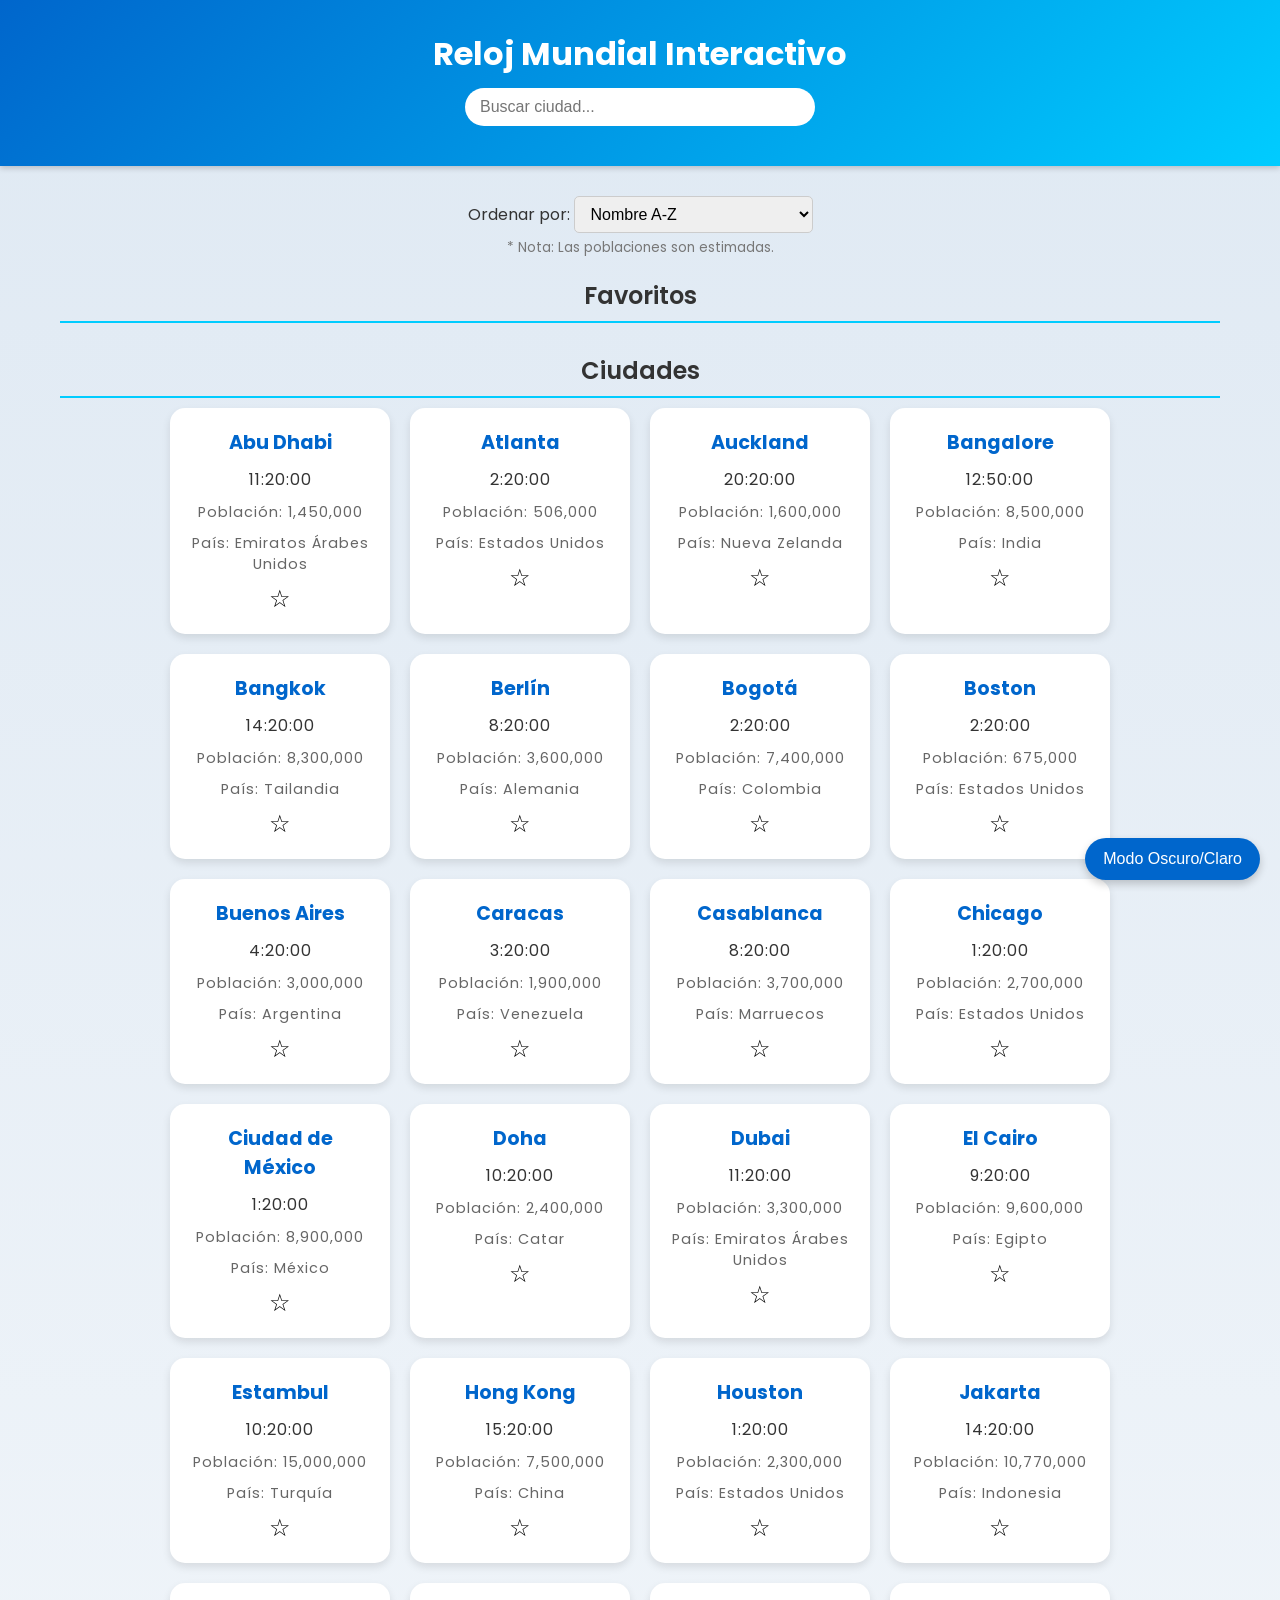
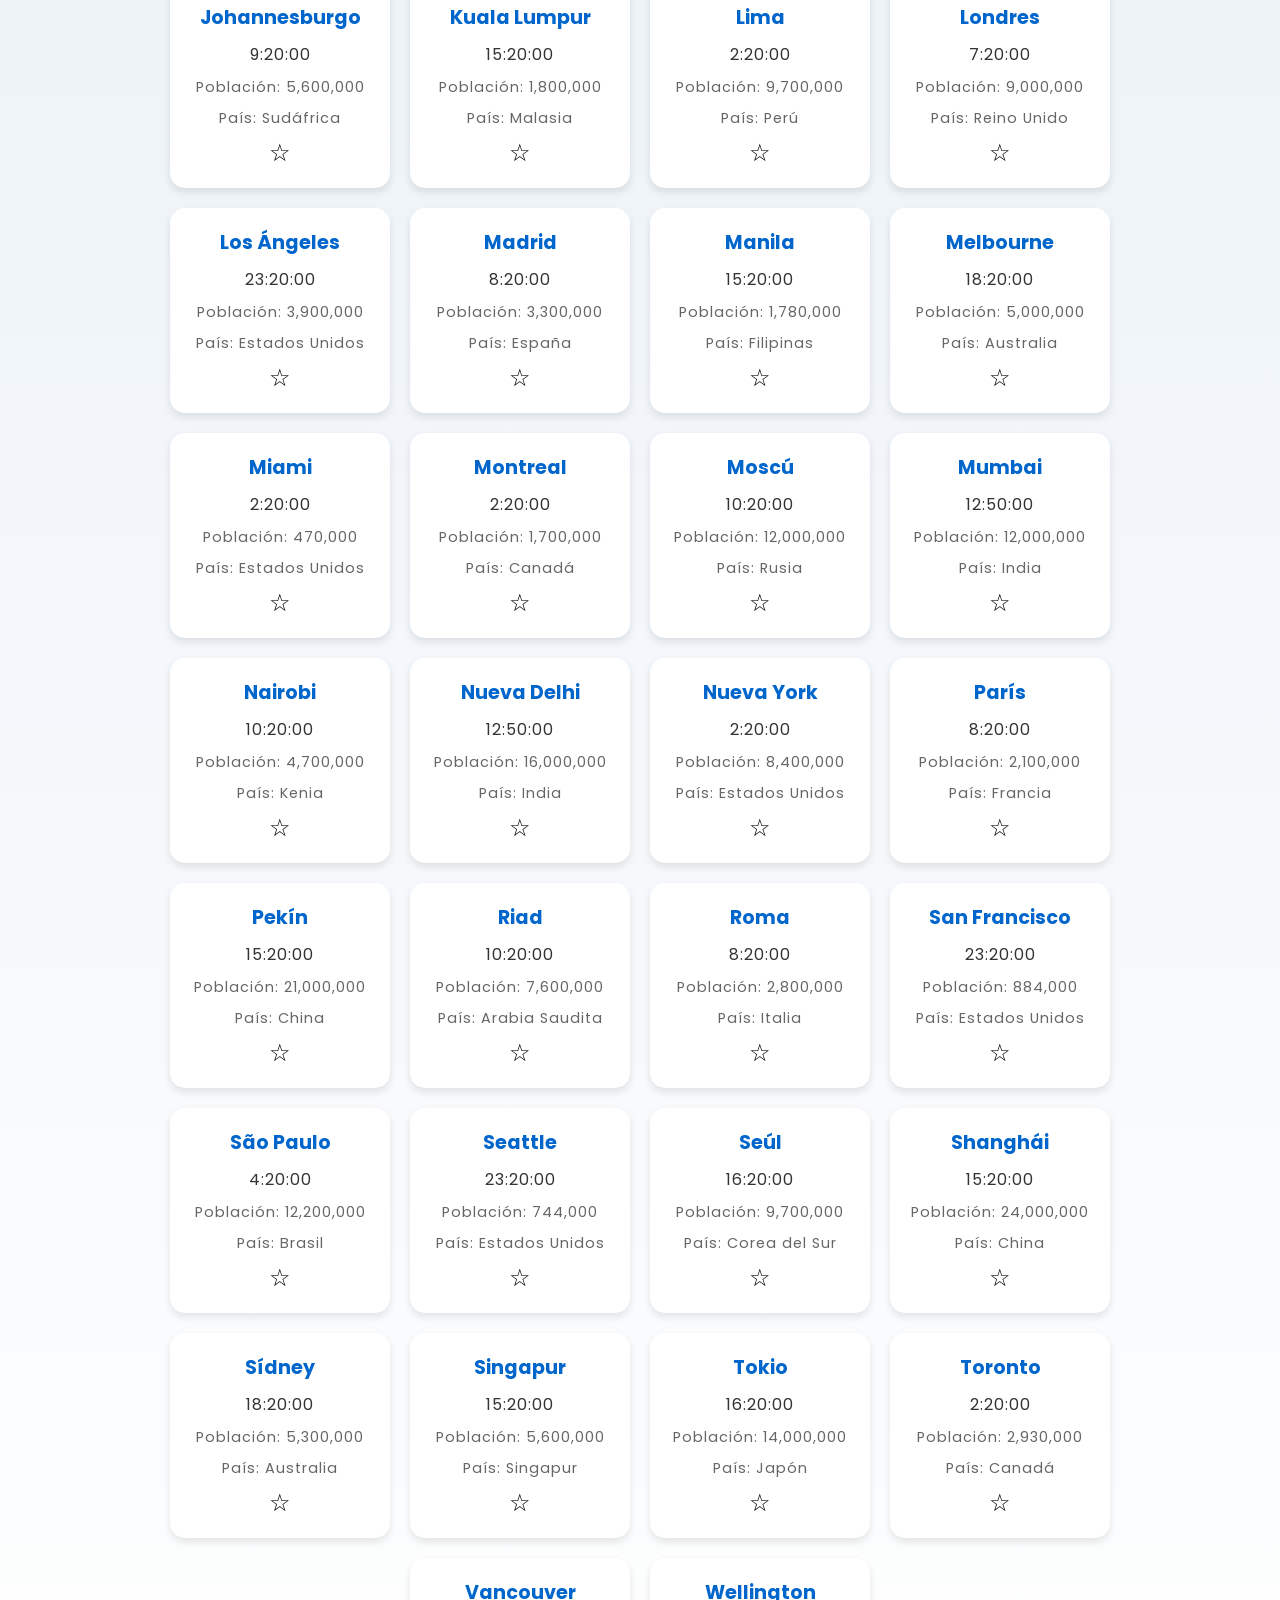
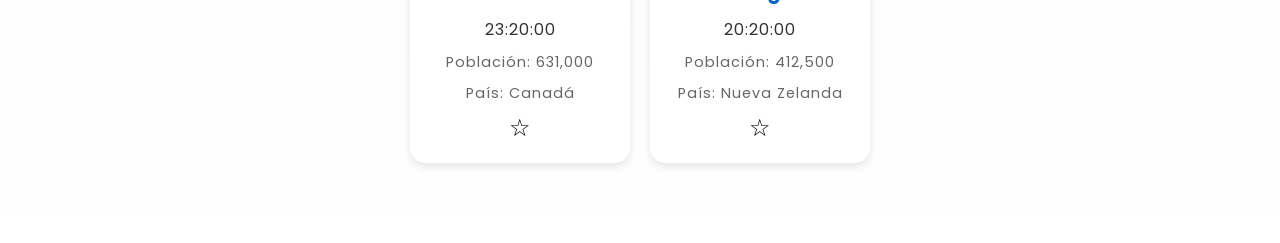
==== Index.html @ 6d16840e "Cambie el nombre de los archivos" ====
<!DOCTYPE html>
<html lang="es">
<head>
  <meta charset="UTF-8">
  <meta name="viewport" content="width=device-width, initial-scale=1">
  <title>Reloj Mundial Interactivo</title>
  <!-- Fuente moderna desde Google Fonts -->
  <link href="https://fonts.googleapis.com/css2?family=Poppins:wght@300;400;600&display=swap" rel="stylesheet">
  <!-- Enlace al archivo CSS externo -->
  <link rel="stylesheet" href="Papu.css">
</head>
<body>
  <header>
    <h1>Reloj Mundial Interactivo</h1>
    <!-- Buscador para filtrar ciudades -->
    <input type="text" id="searchInput" placeholder="Buscar ciudad...">
  </header>

  <main>
    <!-- Sección para seleccionar el criterio de ordenamiento -->
    <section id="sorting-section">
      <label for="sortSelect">Ordenar por: </label>
      <select id="sortSelect">
        <option value="name-asc">Nombre A-Z</option>
        <option value="name-desc">Nombre Z-A</option>
        <option value="pop-asc">Población (menor a mayor)</option>
        <option value="pop-desc">Población (mayor a menor)</option>
      </select>
      <!-- Advertencia de que las poblaciones son estimadas -->
      <p class="note">* Nota: Las poblaciones son estimadas.</p>
    </section>

    <!-- Sección de Favoritos -->
    <section id="favoritos-section">
      <h2 class="section-title">Favoritos</h2>
      <div id="favoritos">
        <!-- Las tarjetas de Favoritos se agregarán aquí -->
      </div>
    </section>

    <!-- Sección de Ciudades -->
    <section id="ciudades-section">
      <h2 class="section-title">Ciudades</h2>
      <div id="ciudades">
        <!-- Las tarjetas de Ciudades se generarán aquí -->
      </div>
    </section>
  </main>

  <!-- Botón para alternar el modo oscuro/claro -->
  <button id="toggleMode">Modo Oscuro/Claro</button>

  <!-- Enlace al archivo JavaScript externo -->
  <script src="Papu2.js"></script>
</body>
</html>
---- Papu.css ----
/* Reset de márgenes y estilos básicos */
* {
    margin: 0;
    padding: 0;
    box-sizing: border-box;
  }
  body {
    font-family: 'Poppins', sans-serif;
    background: linear-gradient(to bottom, #dfe9f3, #ffffff);
    color: #333;
    transition: background 0.3s, color 0.3s;
    min-height: 100vh;
    padding-bottom: 60px; /* Espacio para el botón fijo */
  }
  header {
    background: linear-gradient(135deg, #0066cc, #00ccff);
    color: white;
    padding: 30px 20px;
    text-align: center;
    box-shadow: 0 2px 6px rgba(0,0,0,0.2);
    position: sticky;
    top: 0;
    z-index: 1000;
  }
  header h1 {
    font-size: 2rem;
    margin-bottom: 10px;
  }
  header input {
    padding: 10px 15px;
    width: 90%;
    max-width: 350px;
    border: none;
    border-radius: 25px;
    outline: none;
    font-size: 1rem;
    margin-bottom: 10px;
  }
  main {
    padding: 20px;
    max-width: 1200px;
    margin: 0 auto;
  }
  .section-title {
    margin: 20px 0 10px;
    padding-bottom: 8px;
    font-size: 1.5rem;
    font-weight: 600;
    border-bottom: 2px solid #00ccff;
    text-align: center;
  }
  /* Contenedores para Favoritos y Ciudades */
  #favoritos, #ciudades {
    display: flex;
    flex-wrap: wrap;
    gap: 20px;
    justify-content: center;
  }
  .city-card {
    background: white;
    width: 220px;
    padding: 20px;
    border-radius: 15px;
    box-shadow: 0 4px 8px rgba(0,0,0,0.1);
    text-align: center;
    transition: transform 0.2s, box-shadow 0.2s;
  }
  .city-card:hover {
    transform: translateY(-5px);
    box-shadow: 0 8px 16px rgba(0,0,0,0.2);
    cursor: pointer;
  }
  .city-card h3 {
    margin-bottom: 10px;
    font-size: 1.2rem;
    color: #0066cc;
  }
  .city-card p {
    font-size: 1rem;
    margin-bottom: 10px;
    letter-spacing: 1px;
  }
  /* Clases para mostrar la población y país */
  .city-card .population,
  .city-card .country {
    font-size: 0.9rem;
    color: #666;
    margin-bottom: 10px;
  }
  .city-card button {
    border: none;
    background: none;
    font-size: 1.5rem;
    cursor: pointer;
    transition: color 0.2s;
  }
  .city-card button:hover {
    color: #ffaa00;
  }
  /* Contenedor del selector de ordenamiento */
  #sorting-section {
    text-align: center;
    margin-bottom: 20px;
  }
  #sortSelect {
    padding: 8px 12px;
    border-radius: 5px;
    border: 1px solid #ccc;
    font-size: 1rem;
    outline: none;
    margin-top: 10px;
  }
  .note {
    text-align: center;
    font-size: 0.85rem;
    color: #777;
    margin-top: 5px;
  }
  /* Botón para alternar el modo oscuro/claro */
  #toggleMode {
    position: fixed;
    bottom: 20px;
    right: 20px;
    padding: 12px 18px;
    border: none;
    border-radius: 30px;
    background: #0066cc;
    color: white;
    font-size: 1rem;
    cursor: pointer;
    box-shadow: 0 4px 8px rgba(0,0,0,0.2);
    transition: background 0.3s, transform 0.2s;
    z-index: 1000;
  }
  #toggleMode:hover {
    background: #004b99;
    transform: translateY(-3px);
  }
  /* Modo oscuro */
  .dark-mode {
    background: #1e1e1e;
    color: #cccccc;
  }
  .dark-mode header {
    background: linear-gradient(135deg, #005099, #0088cc);
  }
  .dark-mode .city-card {
    background: #333;
    color: #ddd;
  }
  .dark-mode input,
  .dark-mode select,
  .dark-mode button {
    color: #ddd;
  }
  /* Responsive */
  @media (max-width: 600px) {
    .city-card {
      width: 90%;
    }
    header h1 {
      font-size: 1.8rem;
    }
  }
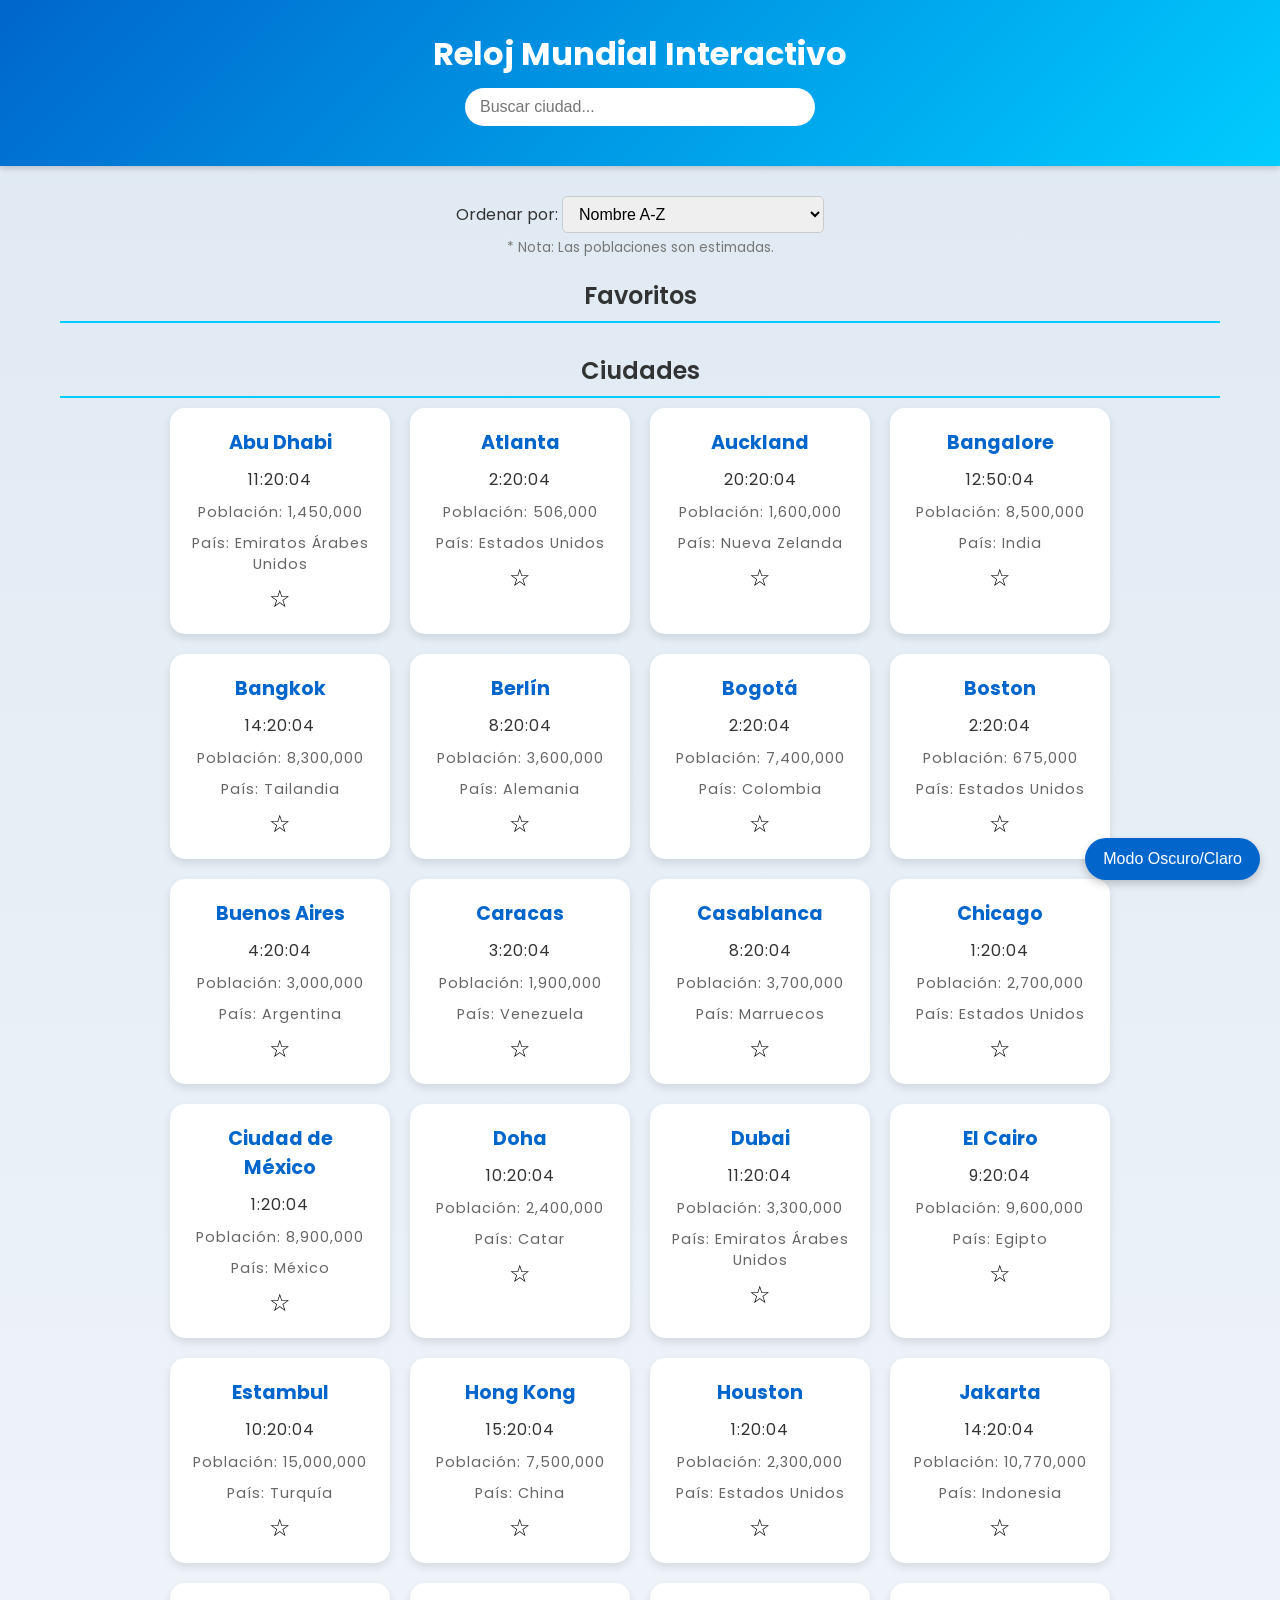
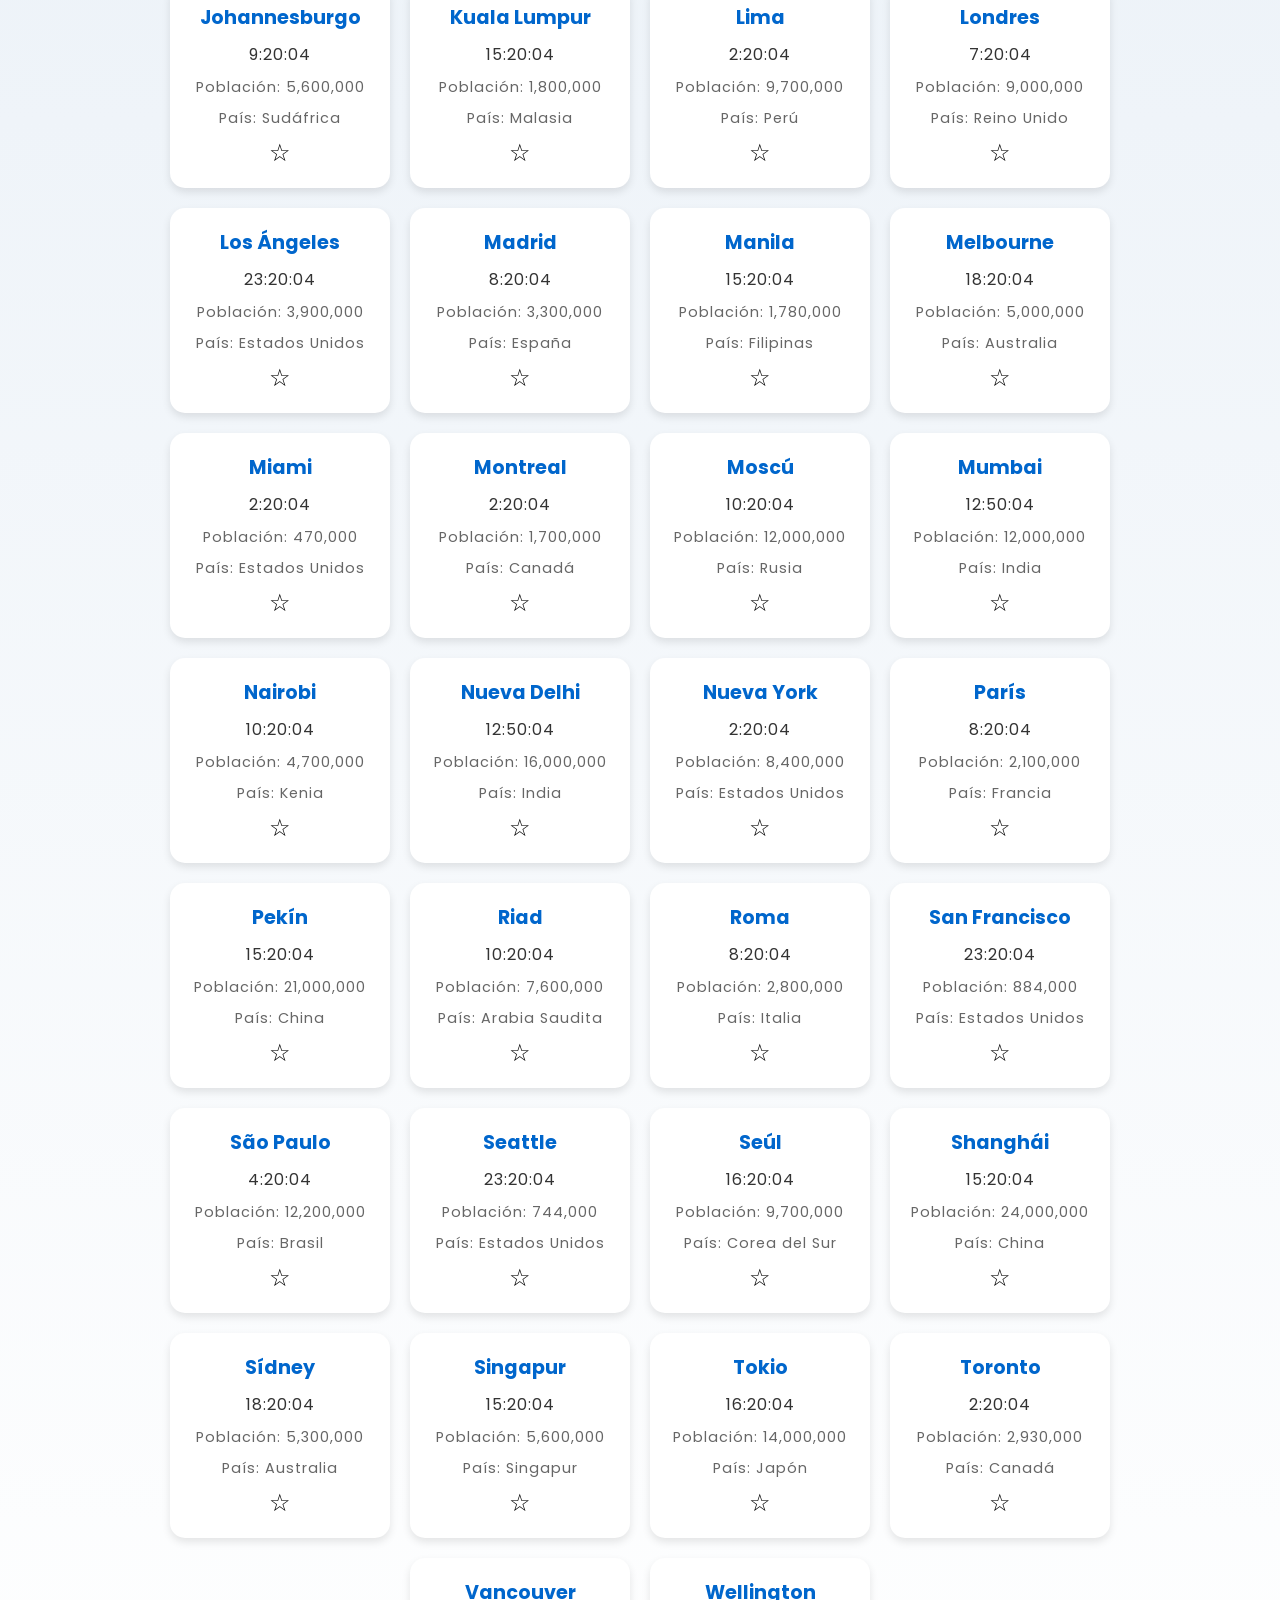
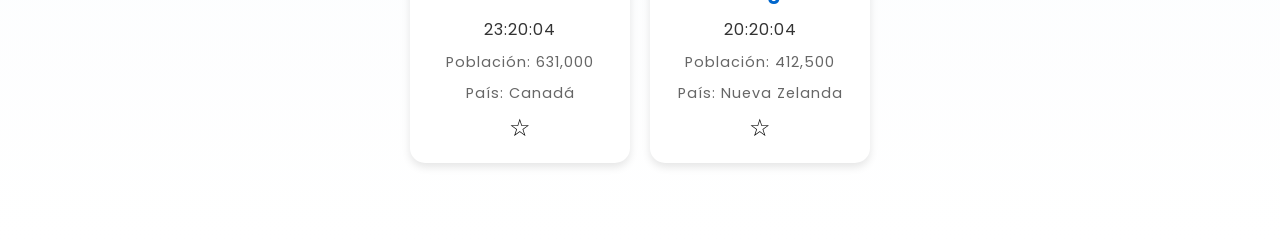
==== commit 3719057f: "Cambie menor a mayor por de menor a mayor" ====
--- a/Index.html
+++ b/Index.html
@@ -23,8 +23,8 @@
       <select id="sortSelect">
         <option value="name-asc">Nombre A-Z</option>
         <option value="name-desc">Nombre Z-A</option>
-        <option value="pop-asc">Población (menor a mayor)</option>
-        <option value="pop-desc">Población (mayor a menor)</option>
+        <option value="pop-asc">Población (de menor a mayor)</option>
+        <option value="pop-desc">Población (de mayor a menor)</option>
       </select>
       <!-- Advertencia de que las poblaciones son estimadas -->
       <p class="note">* Nota: Las poblaciones son estimadas.</p>
